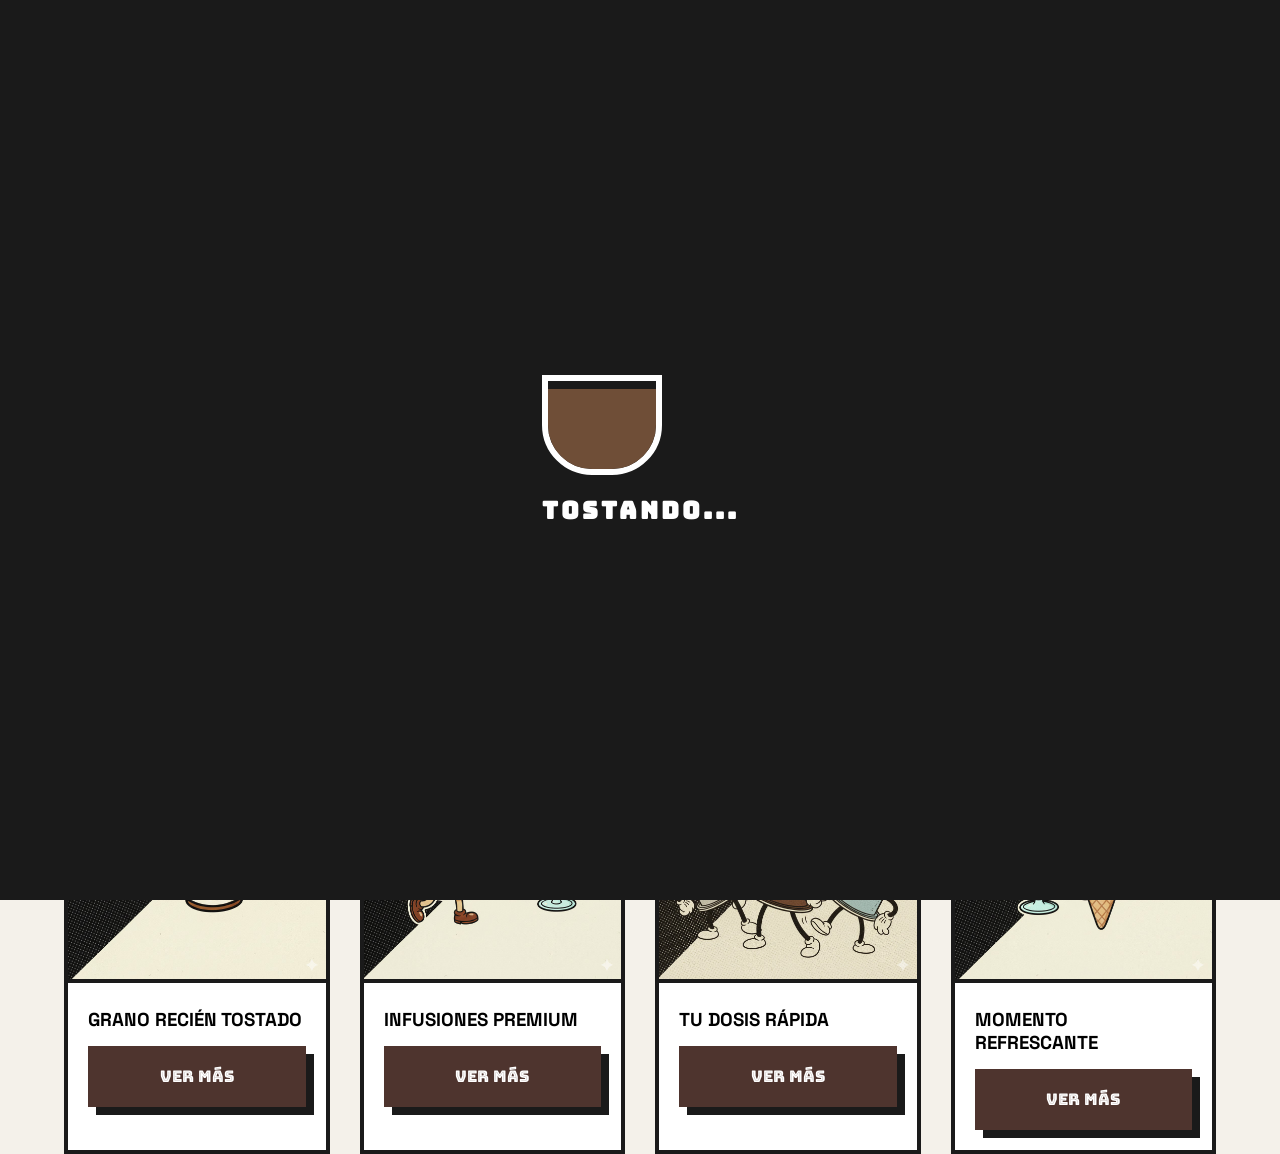
==== index.html @ c59ae410 "añadidas imagenes para las tarjetas y añadidas al html" ====
<!DOCTYPE html>
<html lang="es">
<head>
    <meta charset="UTF-8">
    <meta name="viewport" content="width=device-width, initial-scale=1.0">
    <title>Beanywood | Home</title>
    <link rel="stylesheet" href="css/styles.css">
    <link href="https://fonts.googleapis.com/css2?family=Bungee+Shade&family=Bungee+Inline&family=Space+Grotesk:wght@300;800&display=swap" rel="stylesheet">
</head>
<body>
    <div id="loader">
        <div class="particles" id="particles"></div>
        <div class="loader-content">
            <div class="cartoon-coffee">
                <div class="liquid"></div>
            </div>
            <h2 class="loader-text">TOSTANDO...</h2>
        </div>
    </div>

    <div id="custom-cursor"></div>

   <header>
    <div class="nav-container">
        <a href="index.html" class="logo">BEANYWOOD</a>
        
        <nav class="main-nav">
            <a href="cafe.html" class="nav-item hover-target">CAFÉS</a>
            <a href="te.html" class="nav-item hover-target">TÉS</a>
            <a href="#" onclick="toggleCart()" class="nav-item cart-btn hover-target">
                BOLSA <span class="cart-badge">[<span id="cart-counter">0</span>]</span>
            </a>
        </nav>
    </div>
</header>

<section class="hero-section">
    <div class="hero-content">
        <h1 class="main-title">BIENVENIDO AL</h1>
        <h2 class="sub-title">UNIVERSO BEANY</h2>
        <p class="hero-tagline">Tu dosis diaria de cafeína con estilo.</p>
    </div>
</section>

   

    <aside id="sidebar-cart" class="cart-sidebar">
        <div class="cart-header">
            <h2>TU BOLSA</h2>
            <button onclick="toggleCart()" class="close-btn">&times;</button>
        </div>
        <div id="cart-items-container"></div>
        <div class="cart-footer">
            <h3>TOTAL: <span id="total-amount">0.00€</span></h3>
            <button class="btn-checkout">FINALIZAR COMPRA</button>
        </div>
    </aside>
    <main>
    

    <section class="featured-categories" style="margin-top: -100px; padding: 0 5%; position: relative; z-index: 10;">
        <div id="tea-products-grid" class="product-gallery" style="display: grid; grid-template-columns: repeat(auto-fit, minmax(250px, 1fr)); gap: 30px;">
            
            <article class="p-card hover-target" style="border: 4px solid var(--secondary); background: white;">
                <img src="img/cafeImagen.jpg" alt="Café" class="card-img-top" style="width: 100%; border-bottom: 4px solid var(--secondary);">
                <div class="card-body" style="padding: 20px;">
                    <h3 class="card-text" style="font-family: 'Space Grotesk'; font-weight: 800; margin-bottom: 15px;">GRANO RECIÉN TOSTADO</h3>
                    <a href="cafe.html" class="btn-primary-v2" style="width: 100%; text-align: center;">VER MÁS</a>
                </div>
            </article>

            <article class="p-card hover-target" style="border: 4px solid var(--secondary); background: white;">
                <img src="img/tesImagen.jpg" alt="Tés" class="card-img-top" style="width: 100%; border-bottom: 4px solid var(--secondary);">
                <div class="card-body" style="padding: 20px;">
                    <h3 class="card-text" style="font-family: 'Space Grotesk'; font-weight: 800; margin-bottom: 15px;">INFUSIONES PREMIUM</h3>
                    <a href="te.html" class="btn-primary-v2" style="width: 100%; text-align: center;">VER MÁS</a>
                </div>
            </article>

            <article class="p-card hover-target" style="border: 4px solid var(--secondary); background: white;">
                <img src="img/capsulasImagen.jpg" alt="Cápsulas" class="card-img-top" style="width: 100%; border-bottom: 4px solid var(--secondary);">
                <div class="card-body" style="padding: 20px;">
                    <h3 class="card-text" style="font-family: 'Space Grotesk'; font-weight: 800; margin-bottom: 15px;">TU DOSIS RÁPIDA</h3>
                    <a href="capsulas.html" class="btn-primary-v2" style="width: 100%; text-align: center;">VER MÁS</a>
                </div>
            </article>

            <article class="p-card hover-target" style="border: 4px solid var(--secondary); background: white;">
                <img src="img/heladosImagen.jpg" alt="Helados" class="card-img-top" style="width: 100%; border-bottom: 4px solid var(--secondary);">
                <div class="card-body" style="padding: 20px;">
                    <h3 class="card-text" style="font-family: 'Space Grotesk'; font-weight: 800; margin-bottom: 15px;">MOMENTO REFRESCANTE</h3>
                    <a href="Helado.html" class="btn-primary-v2" style="width: 100%; text-align: center;">VER MÁS</a>
                </div>
            </article>

        </div>
    </section>
</main>

    <script src="java/script.js"></script>
</body>
</html>
---- css/styles.css ----
:root {
    --primary: #4e342e;
    --secondary: #1a1a1a;
    --accent: #FFD700; /* Un toque dorado para resaltar */
    --bg-light: #f5f5f1;
    --text-main: #2d2424;
    --shadow-retro: 8px 8px 0px var(--secondary);
    --step-ani: cubic-bezier(0.19, 1, 0.22, 1);
}

* {
    margin: 0; padding: 0; box-sizing: border-box;
    cursor: none !important; /* Forzamos el cursor custom */
}

:root {
    --primary: #4e342e;
    --secondary: #1a1a1a;
    --accent: #eaddcf; /* Un beige más suave para el fondo */
    --white: #ffffff;
}

/* --- Fondo Guay con Textura --- */
body {
    background-color: #f4f1ea;
    /* Creamos un efecto de papel/grano sutil */
    background-image: 
        linear-gradient(30deg, #f4f1ea 12%, transparent 12.5%, transparent 87%, #f4f1ea 87.5%, #f4f1ea),
        linear-gradient(150deg, #f4f1ea 12%, transparent 12.5%, transparent 87%, #f4f1ea 87.5%, #f4f1ea),
        linear-gradient(30deg, #f4f1ea 12%, transparent 12.5%, transparent 87%, #f4f1ea 87.5%, #f4f1ea),
        linear-gradient(150deg, #f4f1ea 12%, transparent 12.5%, transparent 87%, #f4f1ea 87.5%, #f4f1ea),
        linear-gradient(60deg, #dfd9ce 25%, transparent 25.5%, transparent 75%, #dfd9ce 75%, #dfd9ce),
        linear-gradient(60deg, #dfd9ce 25%, transparent 25.5%, transparent 75%, #dfd9ce 75%, #dfd9ce);
    background-size: 80px 140px;
    background-attachment: fixed;
    font-family: 'Space Grotesk', sans-serif;
}

/* --- Mejoras en el Cursor --- */
#custom-cursor {
    width: 15px; height: 15px;
    background: var(--primary);
    border-radius: 50%;
    position: fixed;
    pointer-events: none;
    z-index: 10001;
    transition: transform 0.2s ease;
    mix-blend-mode: difference;
}
#custom-cursor.active { transform: scale(4); background: var(--accent); }

/* --- Intro Animation --- */
#loader {
    position: fixed; inset: 0;
    background: var(--secondary);
    display: flex; justify-content: center; align-items: center;
    z-index: 10000;
    transition: transform 1s var(--step-ani);
}

.loader-content { text-align: center; }

.cartoon-coffee {
    width: 120px; height: 100px;
    border: 6px solid white;
    border-radius: 0 0 50px 50px;
    position: relative; overflow: hidden;
    margin-bottom: 20px;
}

.liquid {
    position: absolute; bottom: 0; width: 100%; height: 0%;
    background: #6f4e37;
    animation: fill-up 2s forwards;
}

.loader-text {
    color: white; font-family: 'Bungee Inline';
    letter-spacing: 3px; animation: pulse 1s infinite alternate;
}

@keyframes fill-up { to { height: 90%; } }
@keyframes pulse { from { opacity: 0.5; } to { opacity: 1; } }

/* --- Hero Section --- */
.hero {
    text-align: center; padding: 100px 20px;
}

.glitch-title {
    font-family: 'Bungee Inline';
    font-size: clamp(3rem, 10vw, 6rem);
    line-height: 0.9;
    text-transform: uppercase;
}

.glitch-title span {
    font-family: 'Bungee Shade';
    color: var(--primary);
}

/* --- Sidebar --- */
.cart-sidebar {
    position: fixed; right: -100%; top: 0;
    width: 100%; max-width: 400px; height: 100%;
    background: white; border-left: 5px solid var(--secondary);
    z-index: 999; transition: 0.5s var(--step-ani);
    padding: 40px;
}

.cart-sidebar.active { right: 0; box-shadow: -20px 0 0 rgba(0,0,0,0.05); }

.btn-primary-v2 {
    display: inline-block;
    background: var(--primary); color: white;
    padding: 20px 40px; border-radius: 0; /* Estilo cuadrado retro */
    font-family: 'Bungee Inline'; text-decoration: none;
    box-shadow: var(--shadow-retro);
    transition: 0.2s;
}

.btn-primary-v2:hover {
    transform: translate(-4px, -4px);
    box-shadow: 12px 12px 0px var(--secondary);
}
/* --- Navegación Mejorada --- */
header {
    background: rgba(255, 255, 255, 0.9);
    backdrop-filter: blur(8px);
    border-bottom: 4px solid var(--secondary);
    padding: 20px 5%;
    position: sticky;
    top: 0;
    z-index: 900;
}

.main-nav {
    display: flex;
    gap: 35px;
}

.nav-item {
    text-decoration: none;
    color: var(--secondary);
    font-weight: 800;
    font-size: 1rem;
    letter-spacing: 3px;
    text-transform: uppercase;
}

.nav-item::after {
    content: '';
    position: absolute;
    bottom: -5px;
    left: 0;
    width: 0%;
    height: 3px;
    background: var(--primary);
    transition: 0.3s;
}

.nav-item:hover::after {
    width: 100%;
}

/* --- Sección Central "Más Chula" --- */
.hero-section {
    min-height: 80vh;
    display: flex;
    align-items: center;
    justify-content: center;
    text-align: center;
    /* Fondo con degradado y un patrón sutil de puntos (estilo retro) */
    background-color: #fcfcf9;
    background-image: radial-gradient(var(--accent) 0.5px, transparent 0.5px);
    background-size: 30px 30px; 
}

.main-title {
    font-family: 'Bungee Inline';
    font-size: 2rem;
    letter-spacing: 15px; /* Súper separación */
    color: var(--secondary);
    margin-bottom: 10px;
    opacity: 0.8;
}

.sub-title {
    font-family: 'Bungee Shade';
    font-size: clamp(3rem, 8vw, 6rem);
    line-height: 1;
    letter-spacing: 5px;
    color: var(--primary);
    text-shadow: 4px 4px 0px var(--accent);
}

.hero-tagline {
    margin-top: 30px;
    font-size: 1.2rem;
    font-weight: 300;
    letter-spacing: 4px;
    text-transform: uppercase;
    color: var(--secondary);
}
.hero-content {
    padding: 150px 20px;
    text-align: center;
}

/* Ajuste del Cart Badge */
.cart-badge {
    color: var(--primary);
}
.nav-container {
    display: flex;
    justify-content: space-between; /* Esto empuja el menú a la derecha */
    align-items: center;
    max-width: 1600px;
    margin: 0 auto;
}
.logo {
    font-family: 'Bungee Shade';
    color: var(--primary);
    font-size: 2.5rem; /* Más grande */
    text-decoration: none;
    letter-spacing: -2px;
    transition: 0.3s;
}

.logo:hover {
    color: var(--secondary);
    transform: skewX(-10deg); /* Efecto de inclinación guay */
}
.main-title {
    font-family: 'Bungee Inline';
    font-size: 1.8rem;
    letter-spacing: 20px; /* Súper separación solicitada */
    color: var(--secondary);
    margin-bottom: 20px;
}

.sub-title {
    font-family: 'Bungee Shade';
    font-size: clamp(3.5rem, 12vw, 8rem);
    color: var(--primary);
    line-height: 0.8;
    /* Sombra tipo sticker */
    filter: drop-shadow(6px 6px 0px var(--white));
}

/* parte de pablo.espinosa */
:root {
    --primary: #4e342e;
    --secondary: #1a1a1a;
    --accent: #d7ccc8;
    --bg-light: #f5f5f1;
    --text-main: #2d2424;
    --shadow: 0 15px 35px rgba(0, 0, 0, 0.1);
    --step-ani: cubic-bezier(0.19, 1, 0.22, 1);
}

/* Base */
#tea-store-body {
    margin: 0;
    padding: 0;
    box-sizing: border-box;
    background: var(--bg-light);
    color: var(--text-main);
    font-family: 'Space Grotesk', sans-serif;
    overflow-x: hidden;
    cursor: none;
}

/* Cursor */
#custom-cursor {
    width: 20px;
    height: 20px;
    background: var(--primary);
    border-radius: 50%;
    position: fixed;
    pointer-events: none;
    z-index: 9999;
    mix-blend-mode: difference;
    transform: translate(-50%, -50%);
}

/* Loader */
#main-loader {
    position: fixed;
    inset: 0;
    background: #0f0f0f;
    display: flex;
    justify-content: center;
    align-items: center;
    z-index: 10000;
    transition: transform 0.8s var(--step-ani);
}

#cup-container {
    width: 100px;
    height: 80px;
    border: 5px solid white;
    border-radius: 0 0 40px 40px;
    position: relative;
    overflow: hidden;
}

#liquid-fill {
    position: absolute;
    bottom: 0;
    width: 100%;
    height: 0%;
    background: var(--primary);
    transition: 1s ease;
}

/* Header & Nav */
#main-header {
    background: white;
    border-bottom: 3px solid var(--secondary);
    padding: 20px 5%;
    position: sticky;
    top: 0;
    z-index: 900;
}

#header-container {
    display: flex;
    justify-content: space-between;
    align-items: center;
    max-width: 1400px;
    margin: 0 auto;
}

#site-logo {
    font-family: 'Bungee Shade', cursive;
    color: var(--primary);
    font-size: 1.8rem;
    text-decoration: none;
}

#nav-link-coffee, #nav-link-tea-active, #nav-link-cart {
    text-decoration: none;
    color: var(--secondary);
    font-weight: 800;
    margin-left: 25px;
    transition: 0.3s;
}

#nav-link-tea-active {
    color: var(--primary);
}

/* Grid & Cards */
#tea-content-wrapper {
    max-width: 1200px;
    margin: 50px auto;
    padding: 20px;
}

#tea-products-grid {
    display: grid;
    grid-template-columns: repeat(auto-fill, minmax(280px, 1fr));
    gap: 30px;
}

#tea-card-1, #tea-card-2, #tea-card-3, #tea-card-4, #tea-card-5 {
    background: white;
    border-radius: 25px;
    padding: 25px;
    box-shadow: var(--shadow);
    text-align: center;
    transition: 0.4s var(--step-ani);
}

#tea-img-1, #tea-img-2, #tea-img-3, #tea-img-4, #tea-img-5 {
    width: 100%;
    height: 200px;
    object-fit: cover;
    border-radius: 15px;
    margin-bottom: 15px;
}

#tea-price-1, #tea-price-2, #tea-price-3, #tea-price-4, #tea-price-5 {
    font-weight: 800;
    font-size: 1.2rem;
    margin: 10px 0;
}

/* Botones con ID (se pueden agrupar por clase si el ejercicio lo permite, 
pero aquí uso el estilo base referenciado a sus IDs para Git) */
#tea-btn-1, #tea-btn-2, #tea-btn-3, #tea-btn-4, #tea-btn-5, #close-cart-btn {
    background: var(--primary);
    color: white;
    border: none;
    padding: 12px;
    width: 100%;
    border-radius: 50px;
    font-weight: 800;
    cursor: pointer;
}

/* Sidebar */
#tea-cart-sidebar {
    position: fixed;
    right: -450px;
    top: 0;
    width: 400px;
    height: 100%;
    background: white;
    padding: 40px;
    transition: 0.5s var(--step-ani);
    z-index: 2000;
    box-shadow: -10px 0 30px rgba(0,0,0,0.1);
}

#tea-cart-sidebar.active {
    right: 0;
}
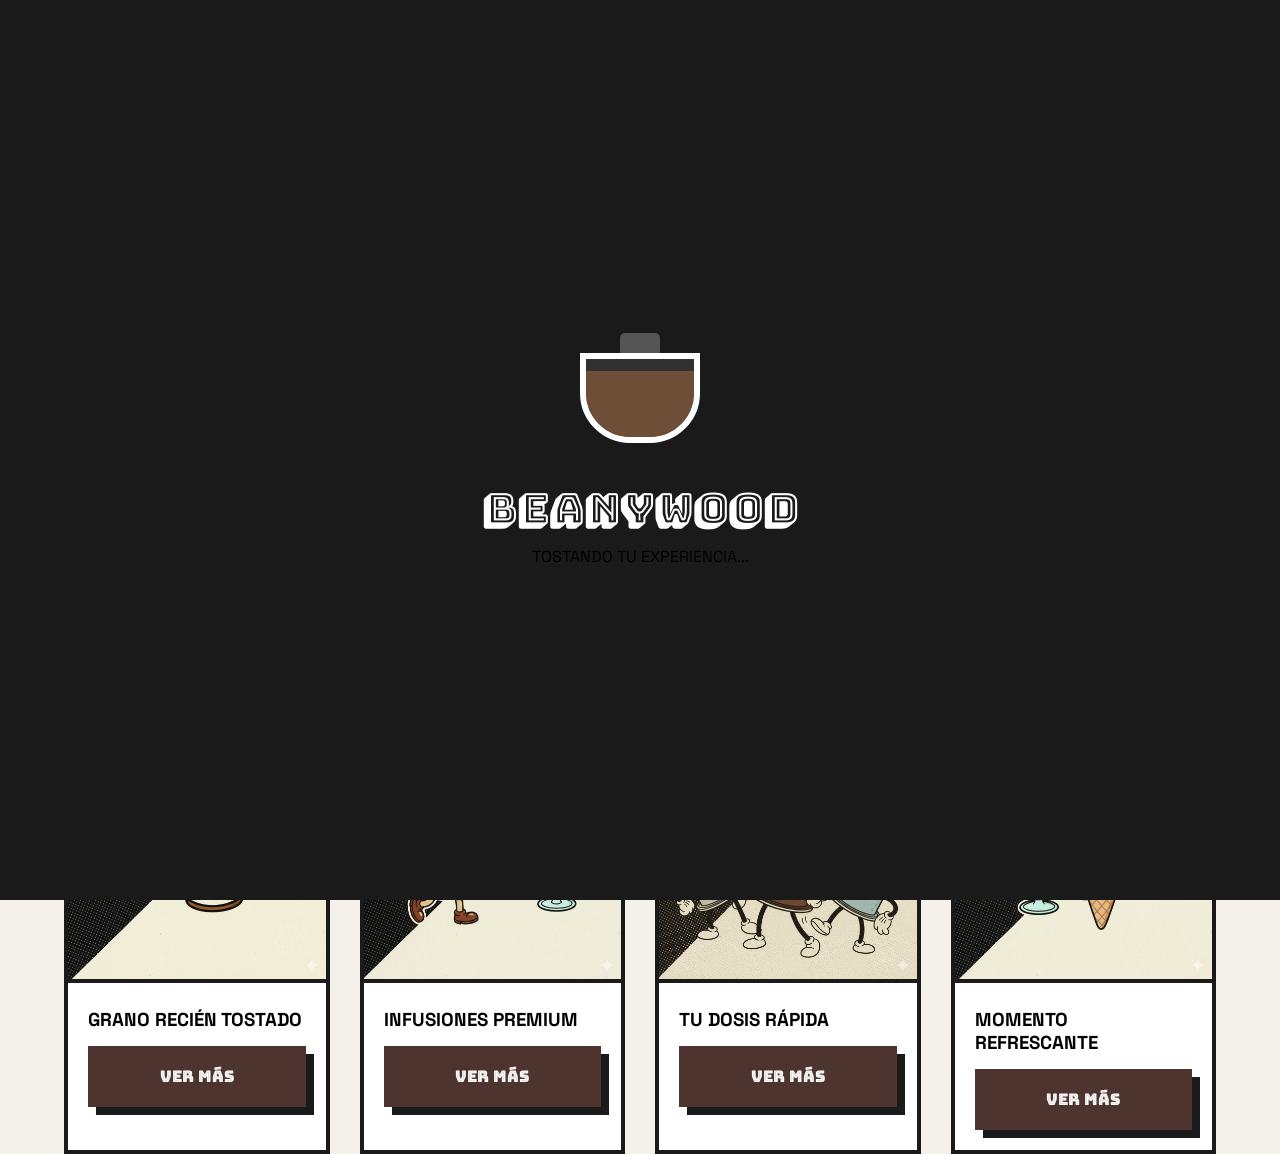
==== commit e9f1bd71: "nueva animacion" ====
--- a/index.html
+++ b/index.html
@@ -9,14 +9,15 @@
 </head>
 <body>
     <div id="loader">
-        <div class="particles" id="particles"></div>
-        <div class="loader-content">
-            <div class="cartoon-coffee">
-                <div class="liquid"></div>
-            </div>
-            <h2 class="loader-text">TOSTANDO...</h2>
+    <div class="loader-content">
+        <div class="coffee-machine">
+            <div class="spout"></div> <div class="coffee-stream"></div> <div class="cartoon-coffee">
+                <div class="liquid"></div> </div>
         </div>
+        <h2 class="loader-brand">BEANYWOOD</h2>
+        <p class="loader-status">TOSTANDO TU EXPERIENCIA...</p>
     </div>
+</div>
 
     <div id="custom-cursor"></div>
 
--- a/css/styles.css
+++ b/css/styles.css
@@ -57,6 +57,20 @@
     z-index: 10000;
     transition: transform 1s var(--step-ani);
 }
+@keyframes pouring {
+    0% { height: 0; }
+    30%, 80% { height: 50px; }
+    100% { height: 0; opacity: 0; }
+}
+
+@keyframes fill-up-pro {
+    0% { height: 0%; }
+    100% { height: 85%; }
+}
+
+@keyframes fadeIn {
+    to { opacity: 1; transform: translateY(-10px); }
+}
 
 .loader-content { text-align: center; }
 
@@ -82,6 +96,42 @@
 @keyframes fill-up { to { height: 90%; } }
 @keyframes pulse { from { opacity: 0.5; } to { opacity: 1; } }
 
+.coffee-machine {
+    position: relative;
+    display: flex; flex-direction: column; align-items: center;
+}
+
+.spout {
+    width: 40px; height: 20px;
+    background: #555; border-radius: 5px 5px 0 0;
+}
+
+.coffee-stream {
+    width: 8px; height: 0;
+    background: #6f4e37;
+    animation: pouring 1.5s ease-in-out forwards;
+}
+
+.cartoon-coffee {
+    width: 120px; height: 90px;
+    border: 6px solid white;
+    border-radius: 0 0 50px 50px;
+    position: relative; overflow: hidden;
+    background: rgba(255,255,255,0.1);
+}
+
+.liquid {
+    position: absolute; bottom: 0; width: 100%; height: 0%;
+    background: #6f4e37;
+    animation: fill-up-pro 2s 0.5s forwards; /* Empieza un poco después del chorro */
+}
+
+.loader-brand {
+    color: white; font-family: 'Bungee Shade';
+    font-size: 2.5rem; margin-top: 30px;
+    letter-spacing: 2px;
+    opacity: 0; animation: fadeIn 1s 1.5s forwards;
+}
 /* --- Hero Section --- */
 .hero {
     text-align: center; padding: 100px 20px;
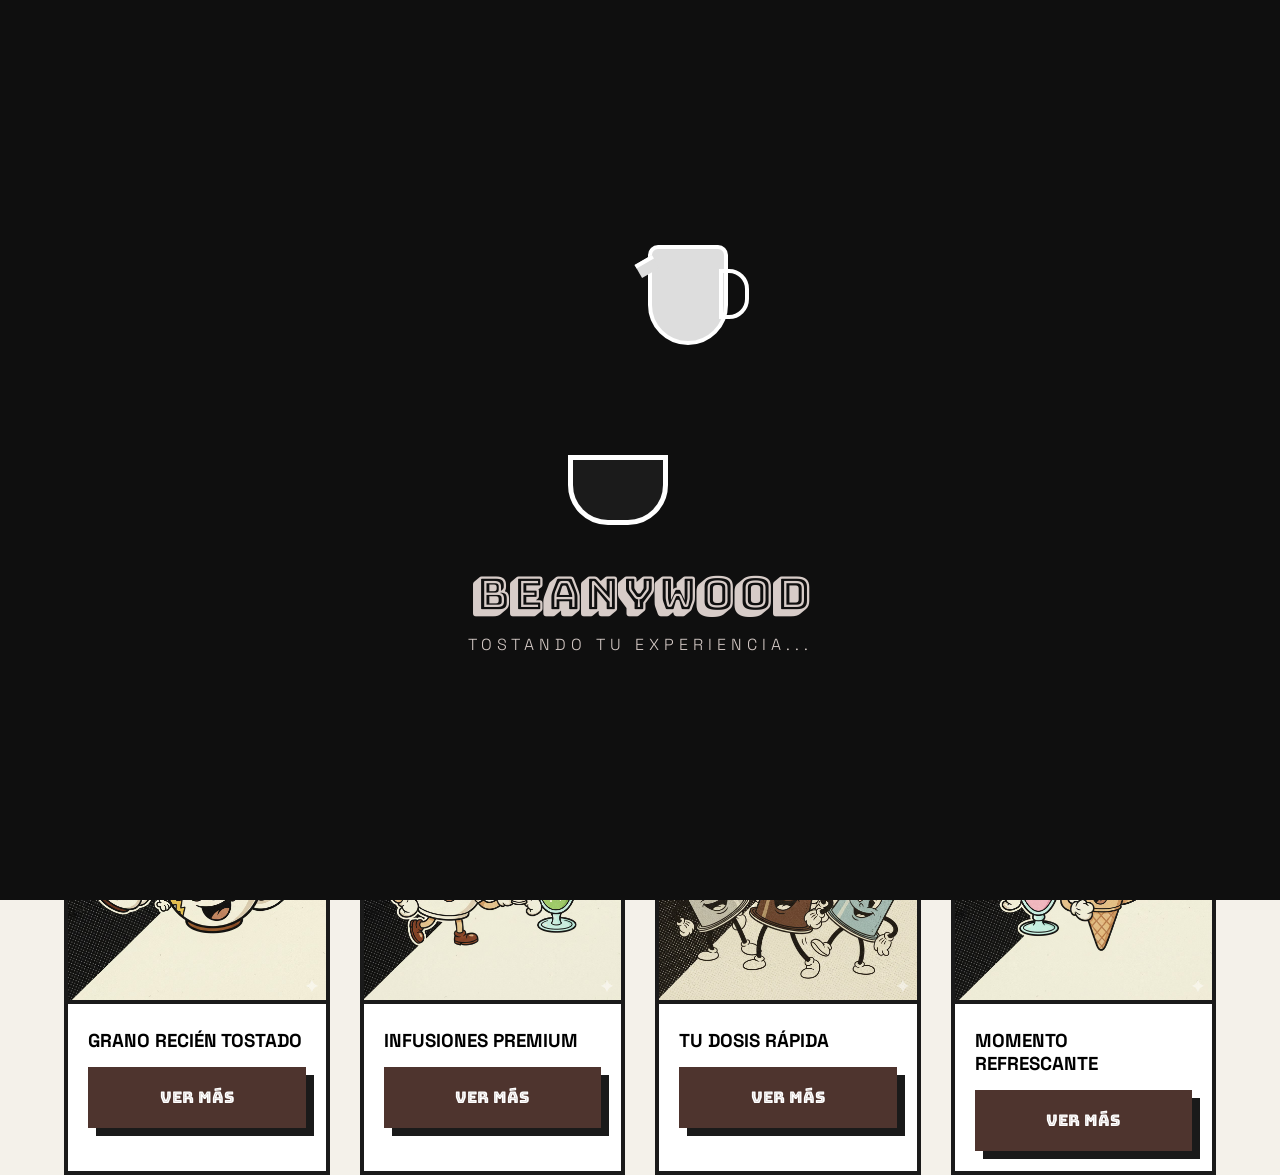
==== commit 2bd28d4e: "ultima version de la animacion inicial con taza" ====
--- a/index.html
+++ b/index.html
@@ -8,11 +8,18 @@
     <link href="https://fonts.googleapis.com/css2?family=Bungee+Shade&family=Bungee+Inline&family=Space+Grotesk:wght@300;800&display=swap" rel="stylesheet">
 </head>
 <body>
-    <div id="loader">
+    <<div id="loader">
     <div class="loader-content">
-        <div class="coffee-machine">
-            <div class="spout"></div> <div class="coffee-stream"></div> <div class="cartoon-coffee">
-                <div class="liquid"></div> </div>
+        <div class="coffee-pot-container">
+            <div class="coffee-pot">
+                <div class="pot-body"></div>
+                <div class="pot-handle"></div>
+                <div class="pot-spout"></div>
+            </div>
+            <div class="coffee-stream-v2"></div>
+            <div class="cartoon-coffee">
+                <div class="liquid"></div>
+            </div>
         </div>
         <h2 class="loader-brand">BEANYWOOD</h2>
         <p class="loader-status">TOSTANDO TU EXPERIENCIA...</p>
--- a/css/styles.css
+++ b/css/styles.css
@@ -50,87 +50,113 @@
 #custom-cursor.active { transform: scale(4); background: var(--accent); }
 
 /* --- Intro Animation --- */
+/* --- Nueva Animación de Cafetera Inclinable --- */
 #loader {
     position: fixed; inset: 0;
-    background: var(--secondary);
+    background: #0f0f0f;
     display: flex; justify-content: center; align-items: center;
     z-index: 10000;
-    transition: transform 1s var(--step-ani);
-}
-@keyframes pouring {
-    0% { height: 0; }
-    30%, 80% { height: 50px; }
-    100% { height: 0; opacity: 0; }
-}
-
-@keyframes fill-up-pro {
-    0% { height: 0%; }
-    100% { height: 85%; }
-}
-
-@keyframes fadeIn {
-    to { opacity: 1; transform: translateY(-10px); }
-}
-
-.loader-content { text-align: center; }
+}
+
+.coffee-pot-container {
+    position: relative;
+    display: flex; 
+    flex-direction: column; 
+    align-items: center;
+    height: 280px; /* Un poco más de aire para el chorro */
+    width: 300px;  /* Contenedor ancho para mover la cafetera a la derecha */
+}
+
+/* Cuerpo de la cafetera */
+.coffee-pot {
+    width: 80px; height: 100px;
+    background: #ddd;
+    border: 4px solid #fff;
+    border-radius: 10px 10px 40px 40px;
+    position: absolute;
+    right: 40px; /* La alejamos del centro hacia la derecha */
+    top: 0;
+    /* Cambiamos el punto de rotación al pico (lado izquierdo) */
+    transform-origin: left center; 
+    animation: pot-tilt 3s ease-in-out infinite;
+    z-index: 2;
+}
+
+.pot-handle {
+    position: absolute; right: -25px; top: 20px;
+    width: 30px; height: 50px;
+    border: 4px solid #fff; border-radius: 0 20px 20px 0;
+}
+
+.pot-spout {
+    position: absolute; left: -15px; top: 10px;
+    width: 20px; height: 15px;
+    background: #ddd; border-top: 4px solid #fff;
+    transform: rotate(-30deg);
+}
+
+/* Chorro de café mejorado */
+.coffee-stream-v2 {
+    position: absolute;
+    left: 50%; /* Centrado exacto respecto al contenedor */
+    transform: translateX(-50%);
+    top: 55px; /* Ajustado para que parezca salir del pico inclinado */
+    width: 6px; height: 0;
+    background: #6f4e37;
+    animation: stream-pour 3s ease-in-out infinite;
+    z-index: 1;
+}
 
 .cartoon-coffee {
-    width: 120px; height: 100px;
-    border: 6px solid white;
-    border-radius: 0 0 50px 50px;
-    position: relative; overflow: hidden;
-    margin-bottom: 20px;
+    width: 100px; height: 70px;
+    border: 5px solid white;
+    border-radius: 0 0 40px 40px;
+    position: absolute; 
+    bottom: 0;
+    left: 50%;
+    transform: translateX(-50%); /* Centrada */
+    overflow: hidden; 
+    background: rgba(255,255,255,0.05);
 }
 
 .liquid {
     position: absolute; bottom: 0; width: 100%; height: 0%;
     background: #6f4e37;
-    animation: fill-up 2s forwards;
-}
-
-.loader-text {
-    color: white; font-family: 'Bungee Inline';
-    letter-spacing: 3px; animation: pulse 1s infinite alternate;
-}
-
-@keyframes fill-up { to { height: 90%; } }
-@keyframes pulse { from { opacity: 0.5; } to { opacity: 1; } }
-
-.coffee-machine {
-    position: relative;
-    display: flex; flex-direction: column; align-items: center;
-}
-
-.spout {
-    width: 40px; height: 20px;
-    background: #555; border-radius: 5px 5px 0 0;
-}
-
-.coffee-stream {
-    width: 8px; height: 0;
-    background: #6f4e37;
-    animation: pouring 1.5s ease-in-out forwards;
-}
-
-.cartoon-coffee {
-    width: 120px; height: 90px;
-    border: 6px solid white;
-    border-radius: 0 0 50px 50px;
-    position: relative; overflow: hidden;
-    background: rgba(255,255,255,0.1);
-}
-
-.liquid {
-    position: absolute; bottom: 0; width: 100%; height: 0%;
-    background: #6f4e37;
-    animation: fill-up-pro 2s 0.5s forwards; /* Empieza un poco después del chorro */
-}
-
+    animation: fill-up-slow 3s ease-in-out infinite;
+}
+
+/* Textos en Beige (usando tu variable --accent) */
 .loader-brand {
-    color: white; font-family: 'Bungee Shade';
-    font-size: 2.5rem; margin-top: 30px;
-    letter-spacing: 2px;
-    opacity: 0; animation: fadeIn 1s 1.5s forwards;
+    color: var(--accent); /* Cambiado a beige */
+    font-family: 'Bungee Shade';
+    font-size: 2.8rem; margin-top: 40px;
+    text-align: center;
+}
+
+.loader-status {
+    color: var(--accent); /* Cambiado a beige */
+    font-family: 'Space Grotesk';
+    letter-spacing: 5px; font-weight: 300;
+    margin-top: 10px; text-align: center;
+}
+
+/* Keyframes de movimiento */
+@keyframes pot-tilt {
+    0%, 20% { transform: rotate(0deg); }
+    /* Inclinamos hacia la izquierda (negativo) para verter en el centro */
+    40%, 80% { transform: rotate(-40deg); } 
+    100% { transform: rotate(0deg); }
+}
+
+@keyframes stream-pour {
+    0%, 42% { height: 0; opacity: 0; } /* Retrasamos un poco el inicio */
+    52%, 75% { height: 160px; opacity: 1; } /* El chorro llega a la taza */
+    85%, 100% { height: 0; opacity: 0; }
+}
+
+@keyframes fill-up-slow {
+    0%, 40% { height: 0%; }
+    80%, 100% { height: 85%; }
 }
 /* --- Hero Section --- */
 .hero {
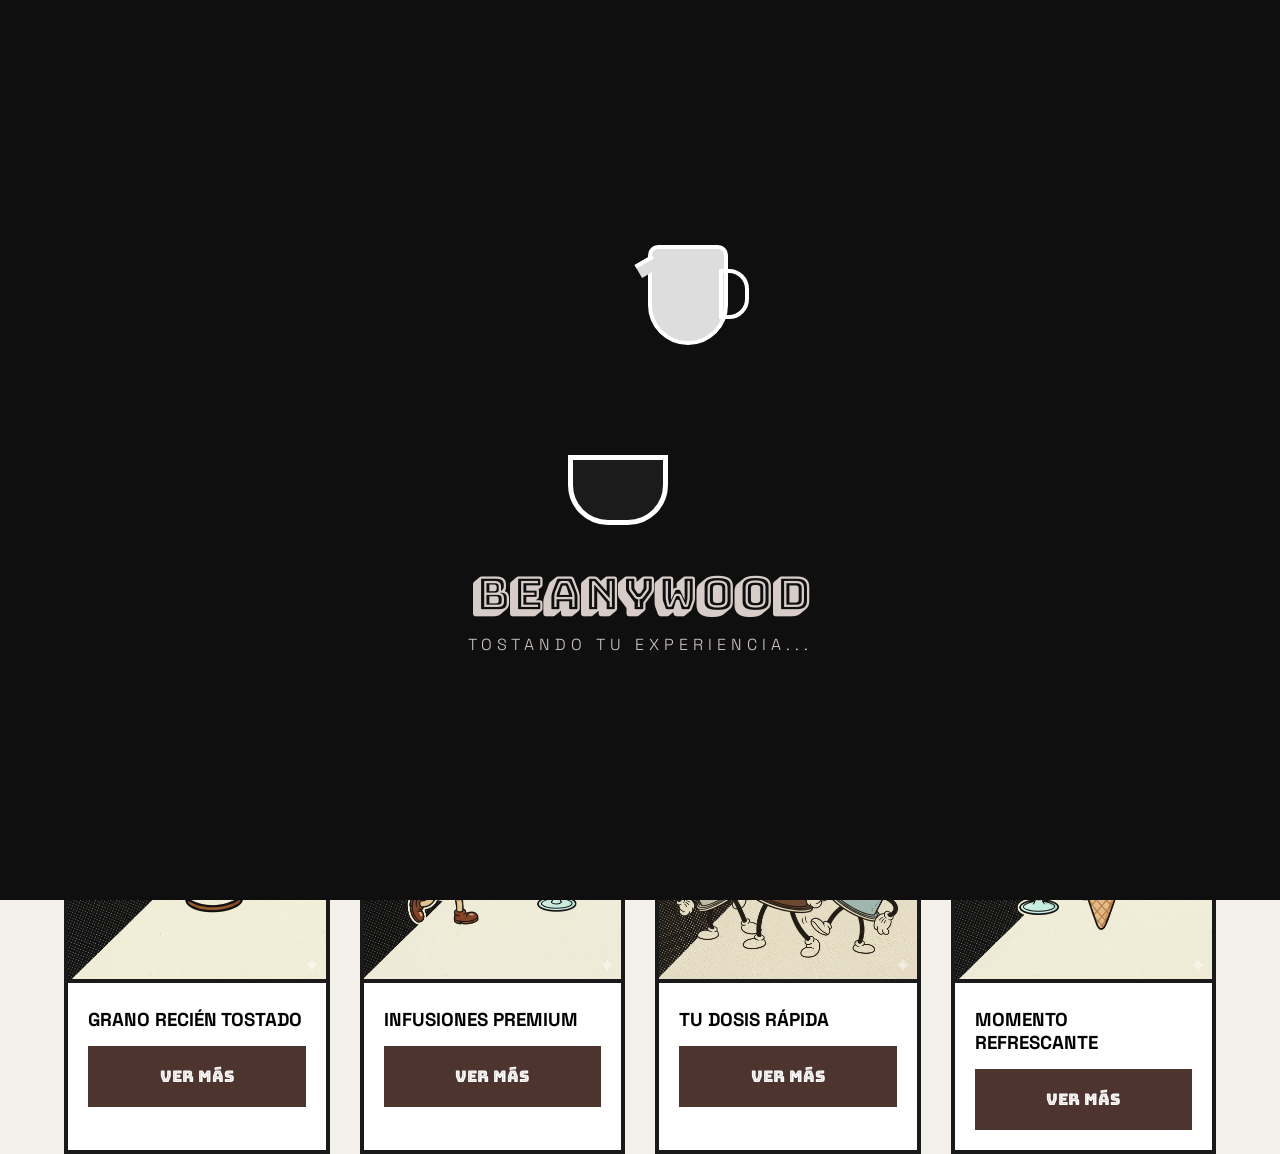
==== commit ac288ab9: "solucion css" ====
--- a/index.html
+++ b/index.html
@@ -8,7 +8,7 @@
     <link href="https://fonts.googleapis.com/css2?family=Bungee+Shade&family=Bungee+Inline&family=Space+Grotesk:wght@300;800&display=swap" rel="stylesheet">
 </head>
 <body>
-    <<div id="loader">
+    <div id="loader">
     <div class="loader-content">
         <div class="coffee-pot-container">
             <div class="coffee-pot">
@@ -35,6 +35,9 @@
         <nav class="main-nav">
             <a href="cafe.html" class="nav-item hover-target">CAFÉS</a>
             <a href="te.html" class="nav-item hover-target">TÉS</a>
+            <a href="capsulas.html" class="nav-item hover-target">CÁPSULAS</a>
+            <a href="Helado.html" class="nav-item hover-target">HELADO</a>
+            <a href="grano.html" class="nav-item hover-target">GRANO</a>
             <a href="#" onclick="toggleCart()" class="nav-item cart-btn hover-target">
                 BOLSA <span class="cart-badge">[<span id="cart-counter">0</span>]</span>
             </a>
--- a/css/styles.css
+++ b/css/styles.css
@@ -1,4 +1,4 @@
-:root {
+root {
     --primary: #4e342e;
     --secondary: #1a1a1a;
     --accent: #FFD700; /* Un toque dorado para resaltar */
